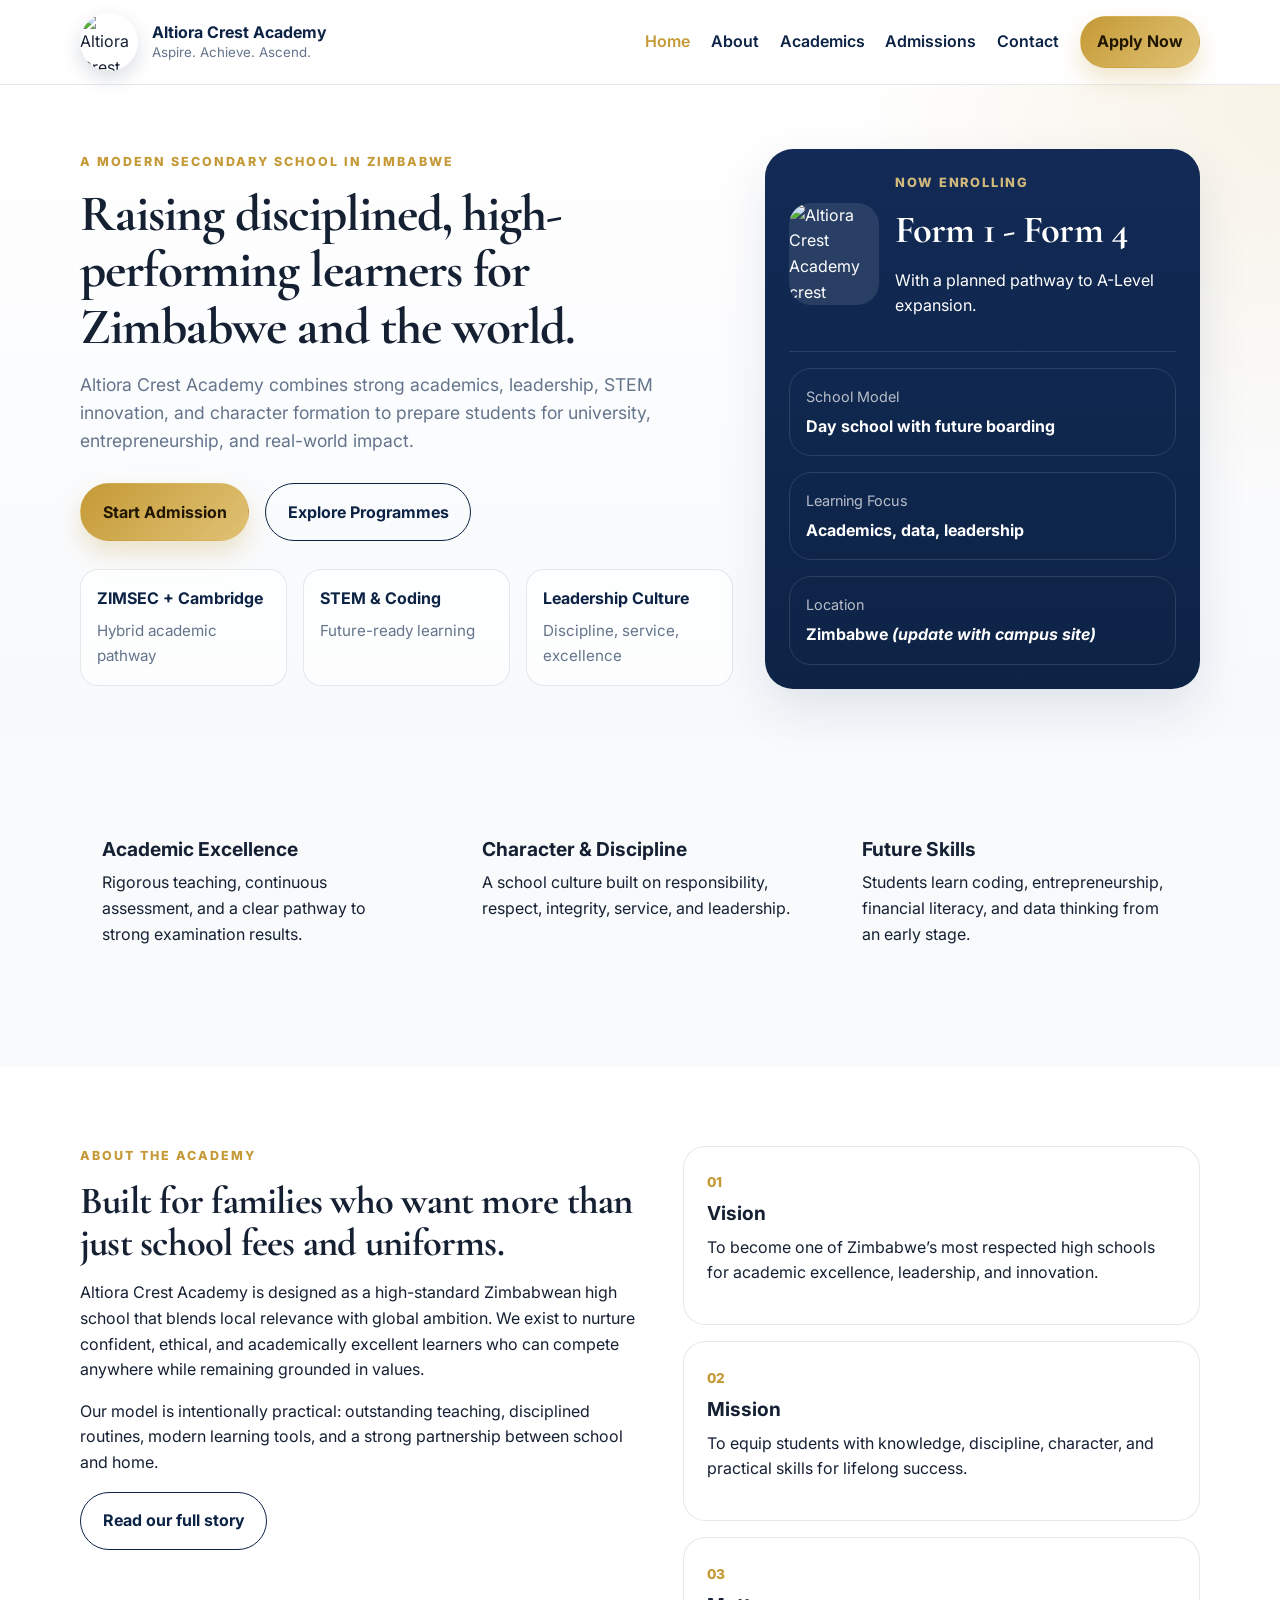
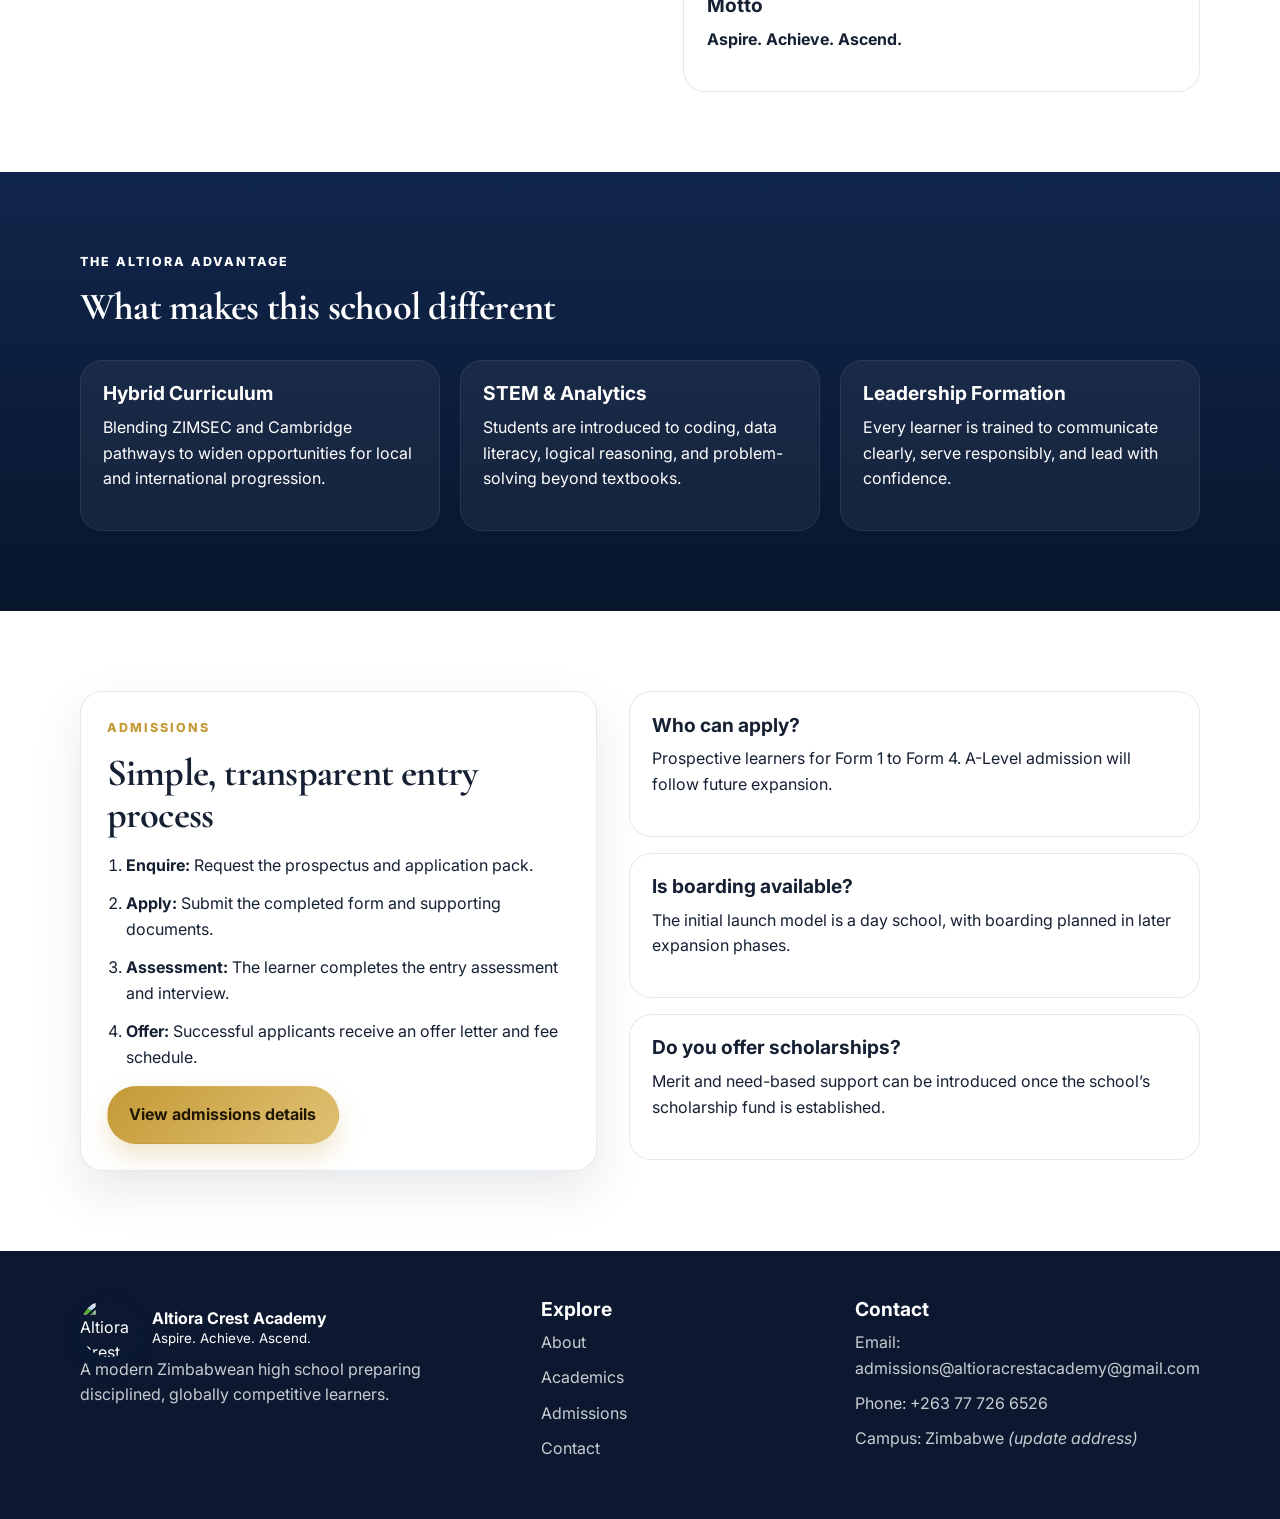
==== index.html @ 7cf476d2 "Add files via upload" ====
<!DOCTYPE html>
<html lang="en">
<head>
  <meta charset="UTF-8" />
  <meta name="viewport" content="width=device-width, initial-scale=1.0" />
  <meta name="description" content="Altiora Crest Academy - A modern Zimbabwean high school shaping disciplined, globally competitive learners." />
  <title>Altiora Crest Academy | Home</title>
  <link rel="preconnect" href="https://fonts.googleapis.com">
  <link rel="preconnect" href="https://fonts.gstatic.com" crossorigin>
  <link href="https://fonts.googleapis.com/css2?family=Cormorant+Garamond:wght@600;700&family=Inter:wght@400;500;600;700;800&display=swap" rel="stylesheet">
  <link rel="stylesheet" href="styles.css" />
  <link rel="icon" type="image/png" href="assets/logo.png" />
</head>
<body>
  <header class="site-header">
    <div class="container nav-wrap">
      <a class="brand" href="index.html" aria-label="Altiora Crest Academy home">
        <img src="assets/logo.png" alt="Altiora Crest Academy logo" class="brand-logo" />
        <span class="brand-text">
          <strong>Altiora Crest Academy</strong>
          <small>Aspire. Achieve. Ascend.</small>
        </span>
      </a>

      <button class="nav-toggle" aria-label="Open menu" aria-expanded="false">☰</button>

      <nav class="site-nav">
        <a href="index.html" class="active">Home</a>
        <a href="about.html">About</a>
        <a href="academics.html">Academics</a>
        <a href="admissions.html">Admissions</a>
        <a href="contact.html">Contact</a>
        <a href="admissions.html#apply" class="btn btn-sm btn-primary">Apply Now</a>
      </nav>
    </div>
  </header>

  <main>
    <section class="hero" id="home">
      <div class="container hero-grid">
        <div class="hero-copy">
          <p class="eyebrow">A modern secondary school in Zimbabwe</p>
          <h1>Raising disciplined, high-performing learners for Zimbabwe and the world.</h1>
          <p class="lead">
            Altiora Crest Academy combines strong academics, leadership, STEM innovation, and character formation
            to prepare students for university, entrepreneurship, and real-world impact.
          </p>
          <div class="hero-actions">
            <a href="admissions.html#apply" class="btn btn-primary">Start Admission</a>
            <a href="academics.html" class="btn btn-secondary">Explore Programmes</a>
          </div>
          <ul class="hero-stats">
            <li><strong>ZIMSEC + Cambridge</strong><span>Hybrid academic pathway</span></li>
            <li><strong>STEM & Coding</strong><span>Future-ready learning</span></li>
            <li><strong>Leadership Culture</strong><span>Discipline, service, excellence</span></li>
          </ul>
        </div>
        <div class="hero-card">
          <div class="crest-card">
            <img src="assets/logo.png" alt="Altiora Crest Academy crest" />
            <div>
              <p class="card-label">Now enrolling</p>
              <h2>Form 1 - Form 4</h2>
              <p>With a planned pathway to A-Level expansion.</p>
            </div>
          </div>
          <div class="quick-info">
            <div>
              <span>School Model</span>
              <strong>Day school with future boarding</strong>
            </div>
            <div>
              <span>Learning Focus</span>
              <strong>Academics, data, leadership</strong>
            </div>
            <div>
              <span>Location</span>
              <strong>Zimbabwe <em>(update with campus site)</em></strong>
            </div>
          </div>
        </div>
      </div>
    </section>

    <section class="section muted-band">
      <div class="container feature-strip">
        <article>
          <h3>Academic Excellence</h3>
          <p>Rigorous teaching, continuous assessment, and a clear pathway to strong examination results.</p>
        </article>
        <article>
          <h3>Character & Discipline</h3>
          <p>A school culture built on responsibility, respect, integrity, service, and leadership.</p>
        </article>
        <article>
          <h3>Future Skills</h3>
          <p>Students learn coding, entrepreneurship, financial literacy, and data thinking from an early stage.</p>
        </article>
      </div>
    </section>

    <section class="section">
      <div class="container split-layout">
        <div>
          <p class="eyebrow">About the academy</p>
          <h2>Built for families who want more than just school fees and uniforms.</h2>
          <p>
            Altiora Crest Academy is designed as a high-standard Zimbabwean high school that blends local relevance with
            global ambition. We exist to nurture confident, ethical, and academically excellent learners who can compete
            anywhere while remaining grounded in values.
          </p>
          <p>
            Our model is intentionally practical: outstanding teaching, disciplined routines, modern learning tools,
            and a strong partnership between school and home.
          </p>
          <a class="btn btn-secondary" href="about.html">Read our full story</a>
        </div>
        <div class="value-boxes">
          <article class="value-box">
            <span>01</span>
            <h3>Vision</h3>
            <p>To become one of Zimbabwe’s most respected high schools for academic excellence, leadership, and innovation.</p>
          </article>
          <article class="value-box">
            <span>02</span>
            <h3>Mission</h3>
            <p>To equip students with knowledge, discipline, character, and practical skills for lifelong success.</p>
          </article>
          <article class="value-box">
            <span>03</span>
            <h3>Motto</h3>
            <p><strong>Aspire. Achieve. Ascend.</strong></p>
          </article>
        </div>
      </div>
    </section>

    <section class="section dark-section">
      <div class="container">
        <p class="eyebrow light">The Altiora advantage</p>
        <h2 class="light-heading">What makes this school different</h2>
        <div class="cards-grid">
          <article class="card">
            <h3>Hybrid Curriculum</h3>
            <p>Blending ZIMSEC and Cambridge pathways to widen opportunities for local and international progression.</p>
          </article>
          <article class="card">
            <h3>STEM & Analytics</h3>
            <p>Students are introduced to coding, data literacy, logical reasoning, and problem-solving beyond textbooks.</p>
          </article>
          <article class="card">
            <h3>Leadership Formation</h3>
            <p>Every learner is trained to communicate clearly, serve responsibly, and lead with confidence.</p>
          </article>
        </div>
      </div>
    </section>

    <section class="section">
      <div class="container split-layout reverse">
        <div class="admissions-box">
          <p class="eyebrow">Admissions</p>
          <h2>Simple, transparent entry process</h2>
          <ol class="steps-list">
            <li><strong>Enquire:</strong> Request the prospectus and application pack.</li>
            <li><strong>Apply:</strong> Submit the completed form and supporting documents.</li>
            <li><strong>Assessment:</strong> The learner completes the entry assessment and interview.</li>
            <li><strong>Offer:</strong> Successful applicants receive an offer letter and fee schedule.</li>
          </ol>
          <a class="btn btn-primary" href="admissions.html">View admissions details</a>
        </div>
        <div class="faq-group">
          <article class="faq-item">
            <h3>Who can apply?</h3>
            <p>Prospective learners for Form 1 to Form 4. A-Level admission will follow future expansion.</p>
          </article>
          <article class="faq-item">
            <h3>Is boarding available?</h3>
            <p>The initial launch model is a day school, with boarding planned in later expansion phases.</p>
          </article>
          <article class="faq-item">
            <h3>Do you offer scholarships?</h3>
            <p>Merit and need-based support can be introduced once the school’s scholarship fund is established.</p>
          </article>
        </div>
      </div>
    </section>
  </main>

  <footer class="site-footer">
    <div class="container footer-grid">
      <div>
        <a class="brand footer-brand" href="index.html">
          <img src="assets/logo.png" alt="Altiora Crest Academy logo" class="brand-logo" />
          <span class="brand-text">
            <strong>Altiora Crest Academy</strong>
            <small>Aspire. Achieve. Ascend.</small>
          </span>
        </a>
        <p class="footer-copy">A modern Zimbabwean high school preparing disciplined, globally competitive learners.</p>
      </div>
      <div>
        <h3>Explore</h3>
        <ul class="footer-links">
          <li><a href="about.html">About</a></li>
          <li><a href="academics.html">Academics</a></li>
          <li><a href="admissions.html">Admissions</a></li>
          <li><a href="contact.html">Contact</a></li>
        </ul>
      </div>
      <div>
        <h3>Contact</h3>
        <ul class="footer-links">
          <li>Email: admissions@altioracrestacademy@gmail.com</li>
          <li>Phone: +263 77 726 6526</li>
          <li>Campus: Zimbabwe <em>(update address)</em></li>
        </ul>
      </div>
    </div>
  </footer>
  <script src="script.js"></script>
</body>
</html>
---- styles.css ----
:root {
  --navy: #0d2346;
  --navy-2: #132f5f;
  --gold: #c59a36;
  --gold-soft: #f2ead6;
  --text: #152033;
  --muted: #64748b;
  --bg: #f8fafc;
  --white: #ffffff;
  --border: rgba(13, 35, 70, 0.1);
  --shadow: 0 20px 50px rgba(13, 35, 70, 0.1);
}

* { box-sizing: border-box; }
html { scroll-behavior: smooth; }
body {
  margin: 0;
  font-family: 'Inter', sans-serif;
  color: var(--text);
  background: var(--white);
  line-height: 1.6;
}
img { max-width: 100%; display: block; }
a { color: inherit; text-decoration: none; }
.container { width: min(1120px, calc(100% - 2rem)); margin: 0 auto; }
.narrow { max-width: 760px; }
.section { padding: 5rem 0; }
.muted-band { background: var(--bg); }
.eyebrow {
  text-transform: uppercase;
  letter-spacing: 0.16em;
  font-size: 0.78rem;
  font-weight: 800;
  color: var(--gold);
  margin: 0 0 0.9rem;
}
.light { color: #d2b97c; }
.light-heading,
.dark-section h2,
.dark-section h3,
.dark-section p { color: var(--white); }

h1, h2, h3 { margin-top: 0; line-height: 1.1; }
h1, h2 { font-family: 'Cormorant Garamond', serif; letter-spacing: -0.02em; }
h1 { font-size: clamp(2.6rem, 4vw, 5rem); margin-bottom: 1rem; }
h2 { font-size: clamp(2rem, 3vw, 3.4rem); margin-bottom: 1rem; }
h3 { font-size: 1.2rem; margin-bottom: 0.65rem; }
p { margin: 0 0 1rem; }
.lead { font-size: 1.1rem; color: var(--muted); max-width: 60ch; }

.site-header {
  position: sticky; top: 0; z-index: 20; backdrop-filter: blur(16px);
  background: rgba(255, 255, 255, 0.9); border-bottom: 1px solid var(--border);
}
.nav-wrap {
  display: flex; align-items: center; justify-content: space-between;
  min-height: 84px; gap: 1rem;
}
.brand { display: inline-flex; align-items: center; gap: 0.9rem; }
.brand-logo {
  width: 58px; height: 58px; object-fit: cover; border-radius: 50%;
  box-shadow: 0 8px 20px rgba(13,35,70,.15);
}
.brand-text { display: flex; flex-direction: column; line-height: 1.1; }
.brand-text strong { font-size: 1rem; color: var(--navy); }
.brand-text small { color: var(--muted); margin-top: 0.2rem; }
.site-nav { display: flex; align-items: center; gap: 1.3rem; }
.site-nav a:not(.btn) { color: var(--navy); font-weight: 600; }
.site-nav a.active:not(.btn) { color: var(--gold); }
.nav-toggle {
  display: none; border: 1px solid var(--border); background: white;
  border-radius: 12px; padding: 0.65rem 0.8rem; font-size: 1.1rem;
}

.btn {
  display: inline-flex; align-items: center; justify-content: center; border-radius: 999px;
  padding: 0.95rem 1.35rem; font-weight: 700; transition: 0.25s ease; border: 1px solid transparent;
}
.btn:hover { transform: translateY(-1px); }
.btn-sm { padding: 0.75rem 1rem; }
.btn-primary {
  background: linear-gradient(135deg, var(--gold), #e0c275); color: #201602;
  box-shadow: 0 12px 25px rgba(197, 154, 54, 0.25);
}
.btn-secondary { border-color: var(--navy); color: var(--navy); background: transparent; }
.full-width { width: 100%; }

.hero, .page-hero {
  background: radial-gradient(circle at top right, rgba(197,154,54,.12), transparent 30%), linear-gradient(180deg, #ffffff 0%, #f7f9fc 100%);
}
.hero { padding: 4rem 0 3rem; }
.page-hero { padding: 4.5rem 0 3rem; }
.hero-grid { display: grid; grid-template-columns: 1.2fr 0.8fr; gap: 2rem; align-items: center; }
.hero-actions { display: flex; flex-wrap: wrap; gap: 1rem; margin: 1.75rem 0; }
.hero-stats {
  list-style: none; padding: 0; margin: 1.6rem 0 0; display: grid;
  grid-template-columns: repeat(3, 1fr); gap: 1rem;
}
.hero-stats li {
  padding: 1rem; border: 1px solid var(--border); border-radius: 18px; background: rgba(255,255,255,.7);
}
.hero-stats strong { display: block; color: var(--navy); margin-bottom: 0.35rem; }
.hero-stats span { color: var(--muted); font-size: 0.95rem; }
.hero-card {
  background: linear-gradient(180deg, #122a55, #0d2346); color: white;
  padding: 1.5rem; border-radius: 28px; box-shadow: var(--shadow);
}
.crest-card {
  display: flex; align-items: center; gap: 1rem; padding-bottom: 1rem;
  border-bottom: 1px solid rgba(255,255,255,.12);
}
.crest-card img { width: 110px; border-radius: 22px; background: rgba(255,255,255,.1); }
.card-label {
  color: #d2b97c; text-transform: uppercase; font-size: 0.8rem; letter-spacing: 0.14em; font-weight: 800;
}
.quick-info { display: grid; grid-template-columns: 1fr; gap: 1rem; padding-top: 1rem; }
.quick-info div, .accent-panel, .admissions-box, .faq-item, .program-card, .value-box, .card, .contact-form {
  border: 1px solid var(--border); border-radius: 22px; background: white;
}
.quick-info div { padding: 1rem; border-color: rgba(255,255,255,.12); background: transparent; }
.quick-info span { display: block; color: rgba(255,255,255,.7); margin-bottom: 0.35rem; font-size: 0.9rem; }

.feature-strip, .cards-grid, .academics-grid, .footer-grid { display: grid; gap: 1.25rem; }
.feature-strip { grid-template-columns: repeat(3, 1fr); }
.feature-strip article, .program-card, .value-box, .faq-item, .card { padding: 1.4rem; }
.split-layout { display: grid; grid-template-columns: 1.05fr 0.95fr; gap: 2rem; align-items: start; }
.split-layout.reverse { grid-template-columns: 0.95fr 1.05fr; }
.value-boxes, .faq-group, .contact-card-stack { display: grid; gap: 1rem; }
.value-box span { display: inline-block; font-size: 0.85rem; font-weight: 800; color: var(--gold); margin-bottom: 0.6rem; }

.dark-section { background: linear-gradient(180deg, #11264c 0%, #08162c 100%); }
.cards-grid { grid-template-columns: repeat(3, 1fr); margin-top: 2rem; }
.four-up { grid-template-columns: repeat(4, 1fr); }
.card { background: rgba(255,255,255,0.05); border-color: rgba(255,255,255,0.08); }
.light-card { background: white; border-color: var(--border); }
.light-cards .card h3, .light-cards .card p { color: var(--text); }

.academics-grid { grid-template-columns: repeat(3, 1fr); }
.pillars-grid { display: grid; grid-template-columns: 1fr 0.85fr; gap: 1.5rem; margin-top: 2rem; }
.check-list { padding-left: 1.1rem; }
.check-list li { margin-bottom: 0.75rem; }
.accent-panel { padding: 1.4rem; background: linear-gradient(180deg, #fffdf7, #fff8e8); }
.panel-tag { font-size: 0.82rem; text-transform: uppercase; letter-spacing: 0.14em; color: var(--gold); font-weight: 800; }
.text-link { color: var(--navy); font-weight: 700; }

.steps-list { padding-left: 1.2rem; }
.steps-list li { margin-bottom: 0.8rem; }
.admissions-box { padding: 1.6rem; box-shadow: var(--shadow); }

.contact-form {
  padding: 1.4rem; display: grid; gap: 1rem; box-shadow: var(--shadow);
}
.contact-form label { display: grid; gap: 0.5rem; font-weight: 600; }
.contact-form input, .contact-form textarea, .contact-form select {
  width: 100%; padding: 0.9rem 1rem; border-radius: 14px; border: 1px solid var(--border);
  font: inherit; color: var(--text); background: white;
}
.contact-form input:focus, .contact-form textarea:focus, .contact-form select:focus {
  outline: 2px solid rgba(197,154,54,.25); border-color: var(--gold);
}

.site-footer { background: #0b1830; color: white; padding: 3rem 0; }
.footer-grid { grid-template-columns: 1.2fr 0.8fr 0.8fr; align-items: start; }
.footer-copy { color: rgba(255,255,255,.78); max-width: 40ch; }
.footer-links { list-style: none; padding: 0; margin: 0; }
.footer-links li { margin-bottom: 0.6rem; color: rgba(255,255,255,.78); }
.footer-brand .brand-text strong, .footer-brand .brand-text small { color: white; }

@media (max-width: 960px) {
  .hero-grid, .split-layout, .split-layout.reverse, .pillars-grid, .feature-strip, .academics-grid, .cards-grid, .four-up, .footer-grid, .hero-stats {
    grid-template-columns: 1fr;
  }

  .site-nav {
    position: absolute; top: 84px; right: 1rem; left: 1rem; display: none; flex-direction: column;
    align-items: stretch; background: white; border: 1px solid var(--border); border-radius: 18px; padding: 1rem;
    box-shadow: var(--shadow);
  }
  .site-nav.open { display: flex; }
  .nav-toggle { display: inline-flex; }
  .brand-text small { display: none; }
}
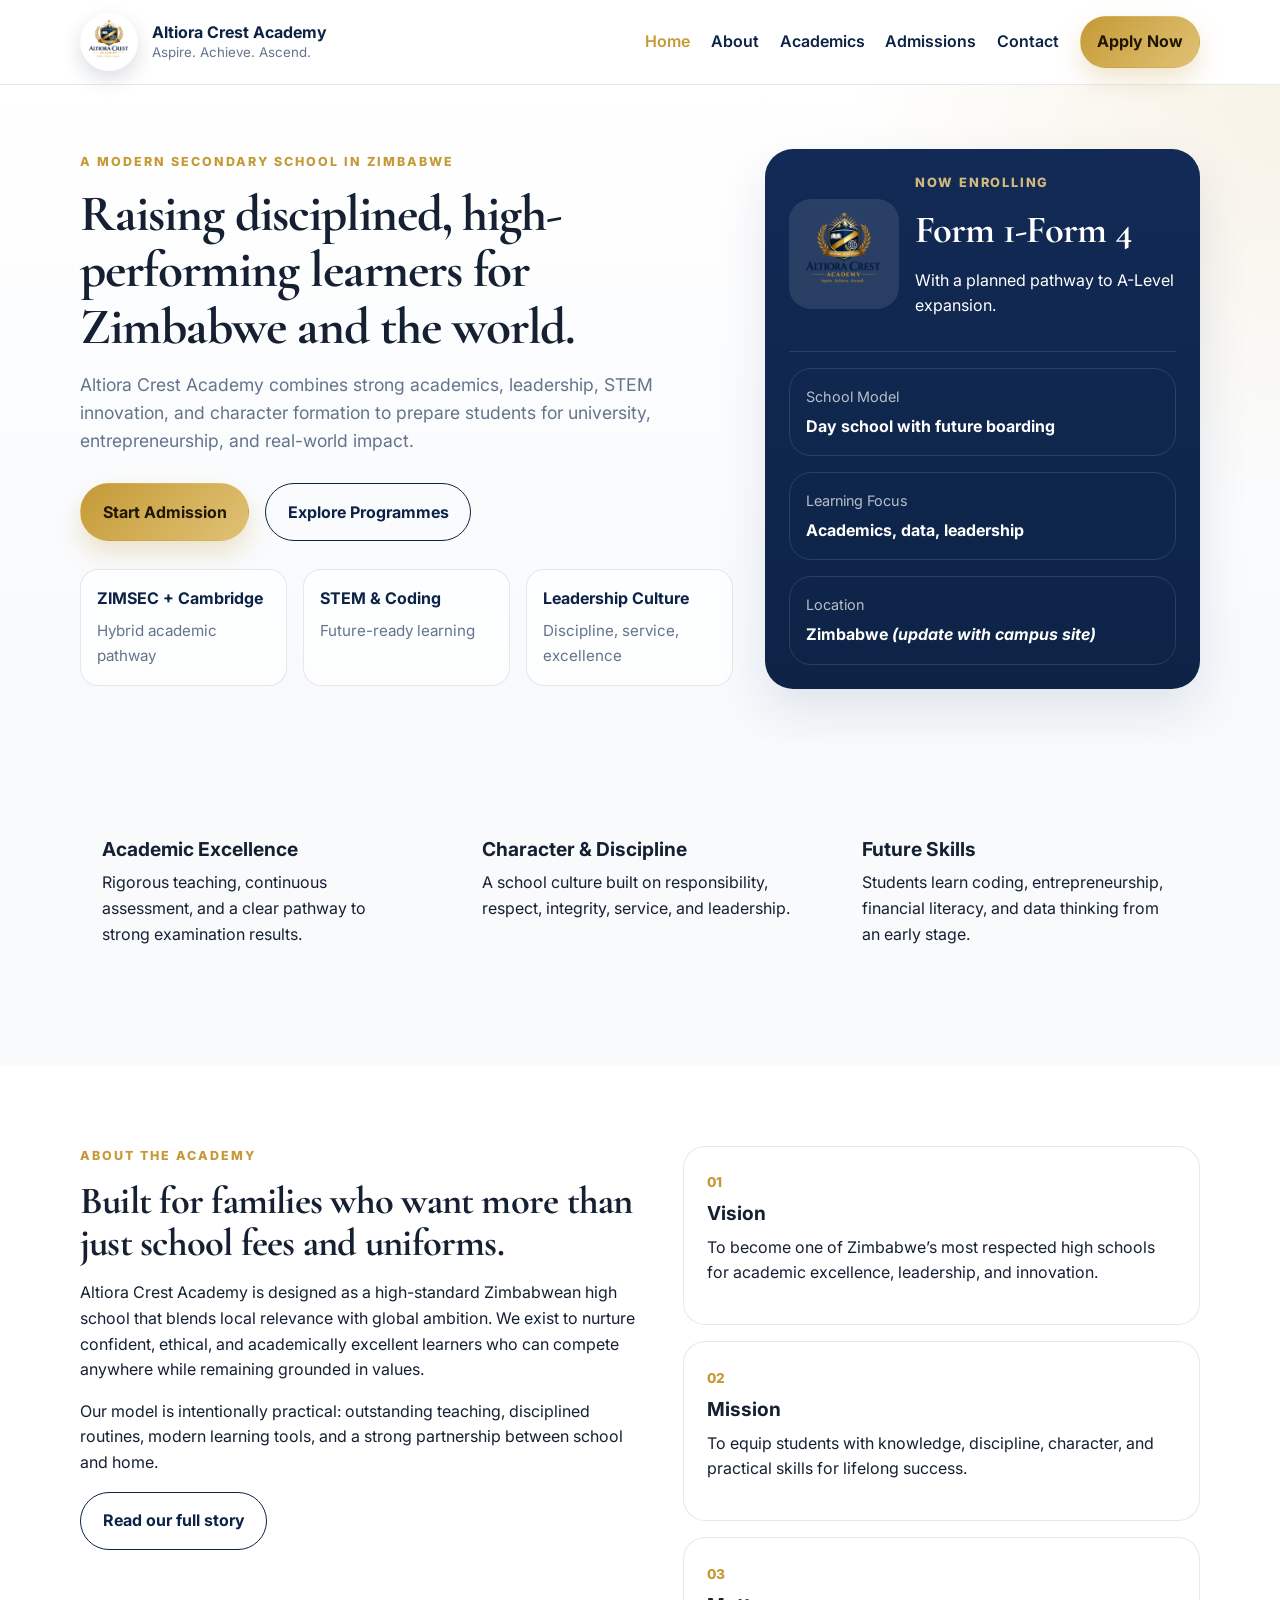
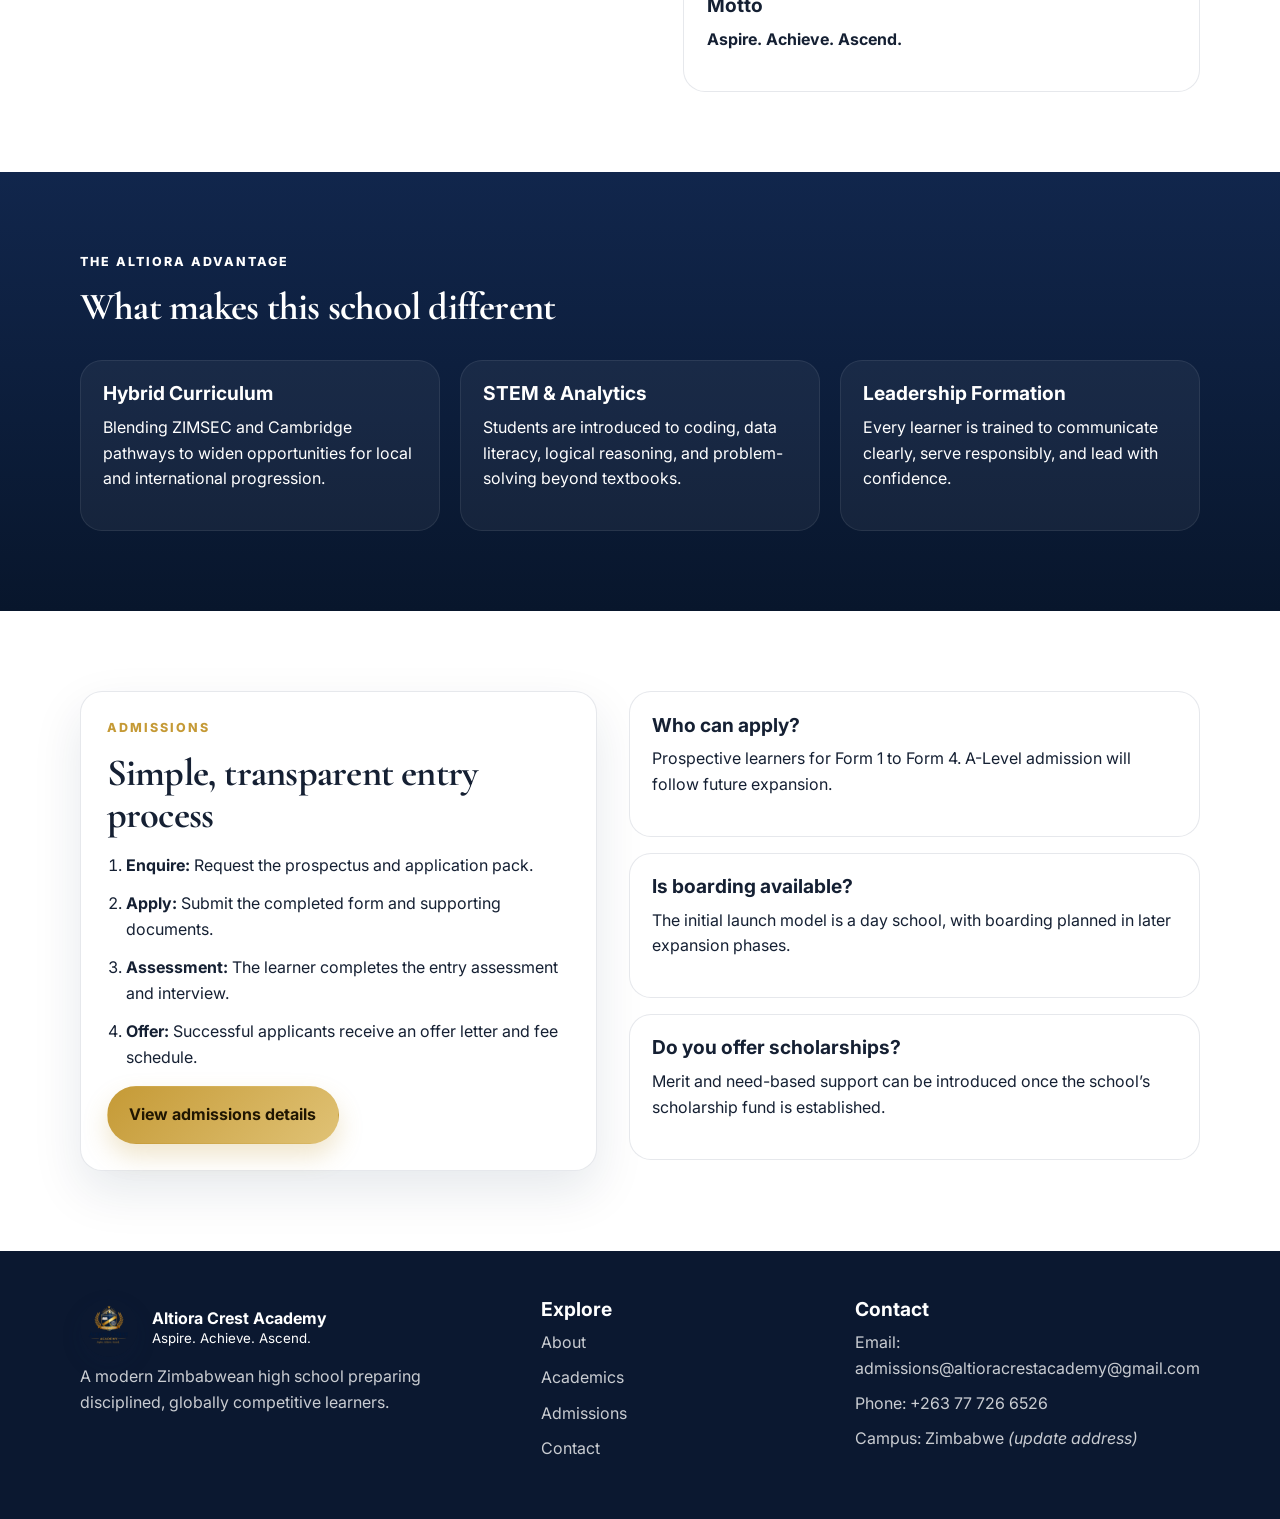
==== commit e1d51e98: "Fix heading formatting in crest card section" ====
--- a/index.html
+++ b/index.html
@@ -60,7 +60,7 @@
             <img src="assets/logo.png" alt="Altiora Crest Academy crest" />
             <div>
               <p class="card-label">Now enrolling</p>
-              <h2>Form 1 - Form 4</h2>
+              <h2>Form 1-Form 4</h2>
               <p>With a planned pathway to A-Level expansion.</p>
             </div>
           </div>
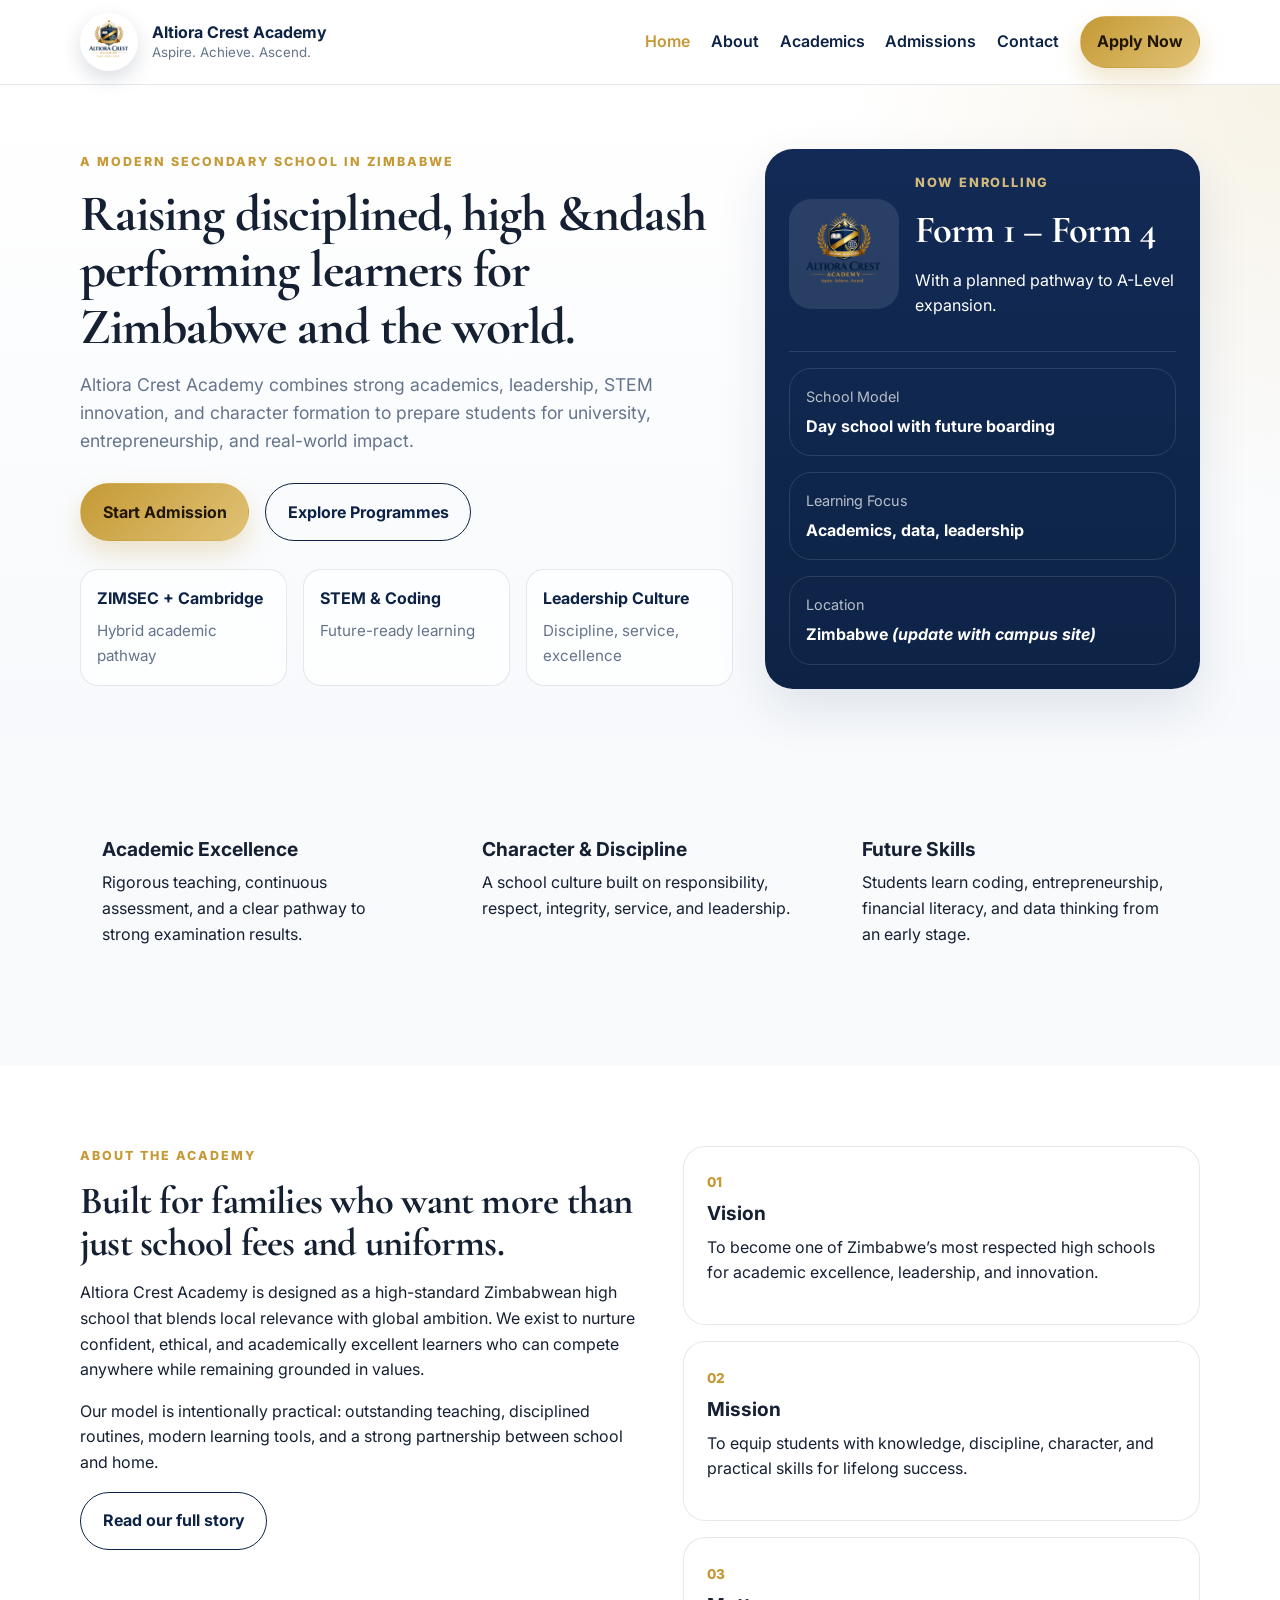
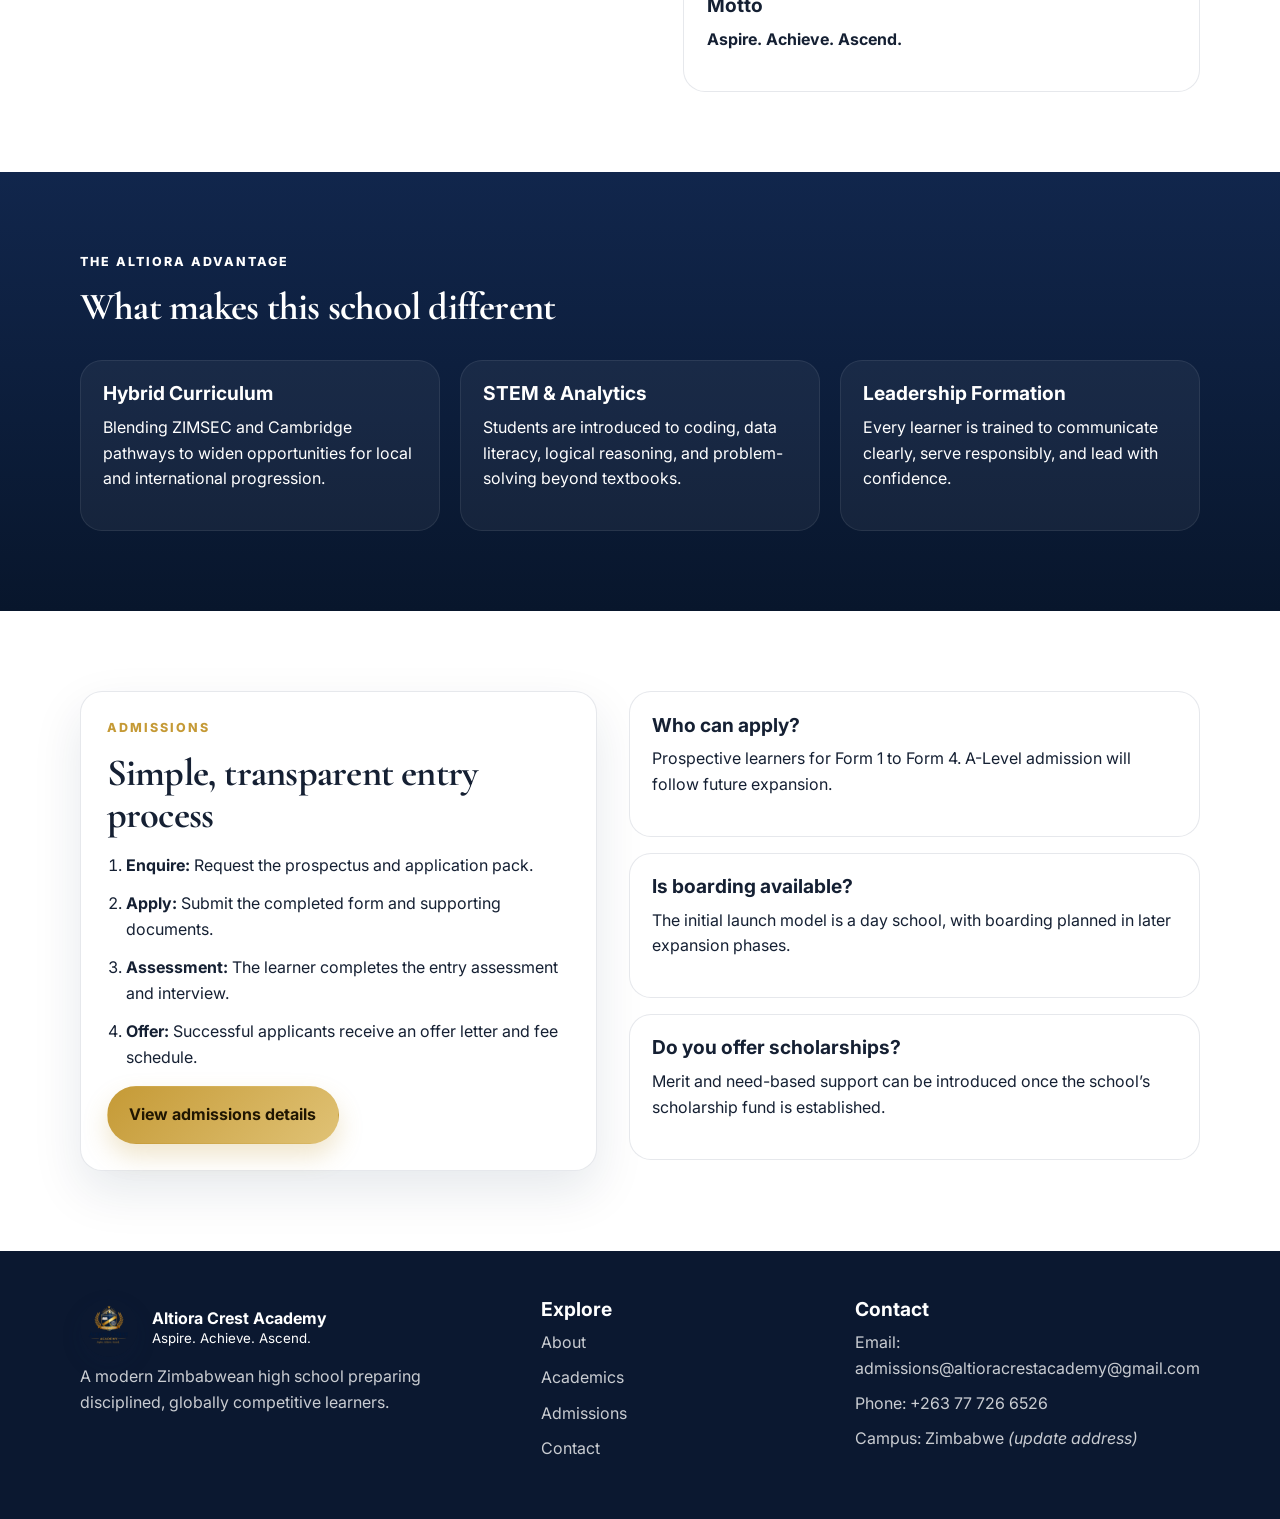
==== commit e4e77296: "Fix hyphen formatting in index.html" ====
--- a/index.html
+++ b/index.html
@@ -40,7 +40,7 @@
       <div class="container hero-grid">
         <div class="hero-copy">
           <p class="eyebrow">A modern secondary school in Zimbabwe</p>
-          <h1>Raising disciplined, high-performing learners for Zimbabwe and the world.</h1>
+          <h1>Raising disciplined, high &ndash performing learners for Zimbabwe and the world.</h1>
           <p class="lead">
             Altiora Crest Academy combines strong academics, leadership, STEM innovation, and character formation
             to prepare students for university, entrepreneurship, and real-world impact.
@@ -60,7 +60,7 @@
             <img src="assets/logo.png" alt="Altiora Crest Academy crest" />
             <div>
               <p class="card-label">Now enrolling</p>
-              <h2>Form 1-Form 4</h2>
+              <h2>Form 1 &ndash; Form 4</h2>
               <p>With a planned pathway to A-Level expansion.</p>
             </div>
           </div>
--- a/styles.css
+++ b/styles.css
@@ -33,6 +33,9 @@
   font-weight: 800;
   color: var(--gold);
   margin: 0 0 0.9rem;
+}
+.nowrap {
+  white-space: nowrap;
 }
 .light { color: #d2b97c; }
 .light-heading,
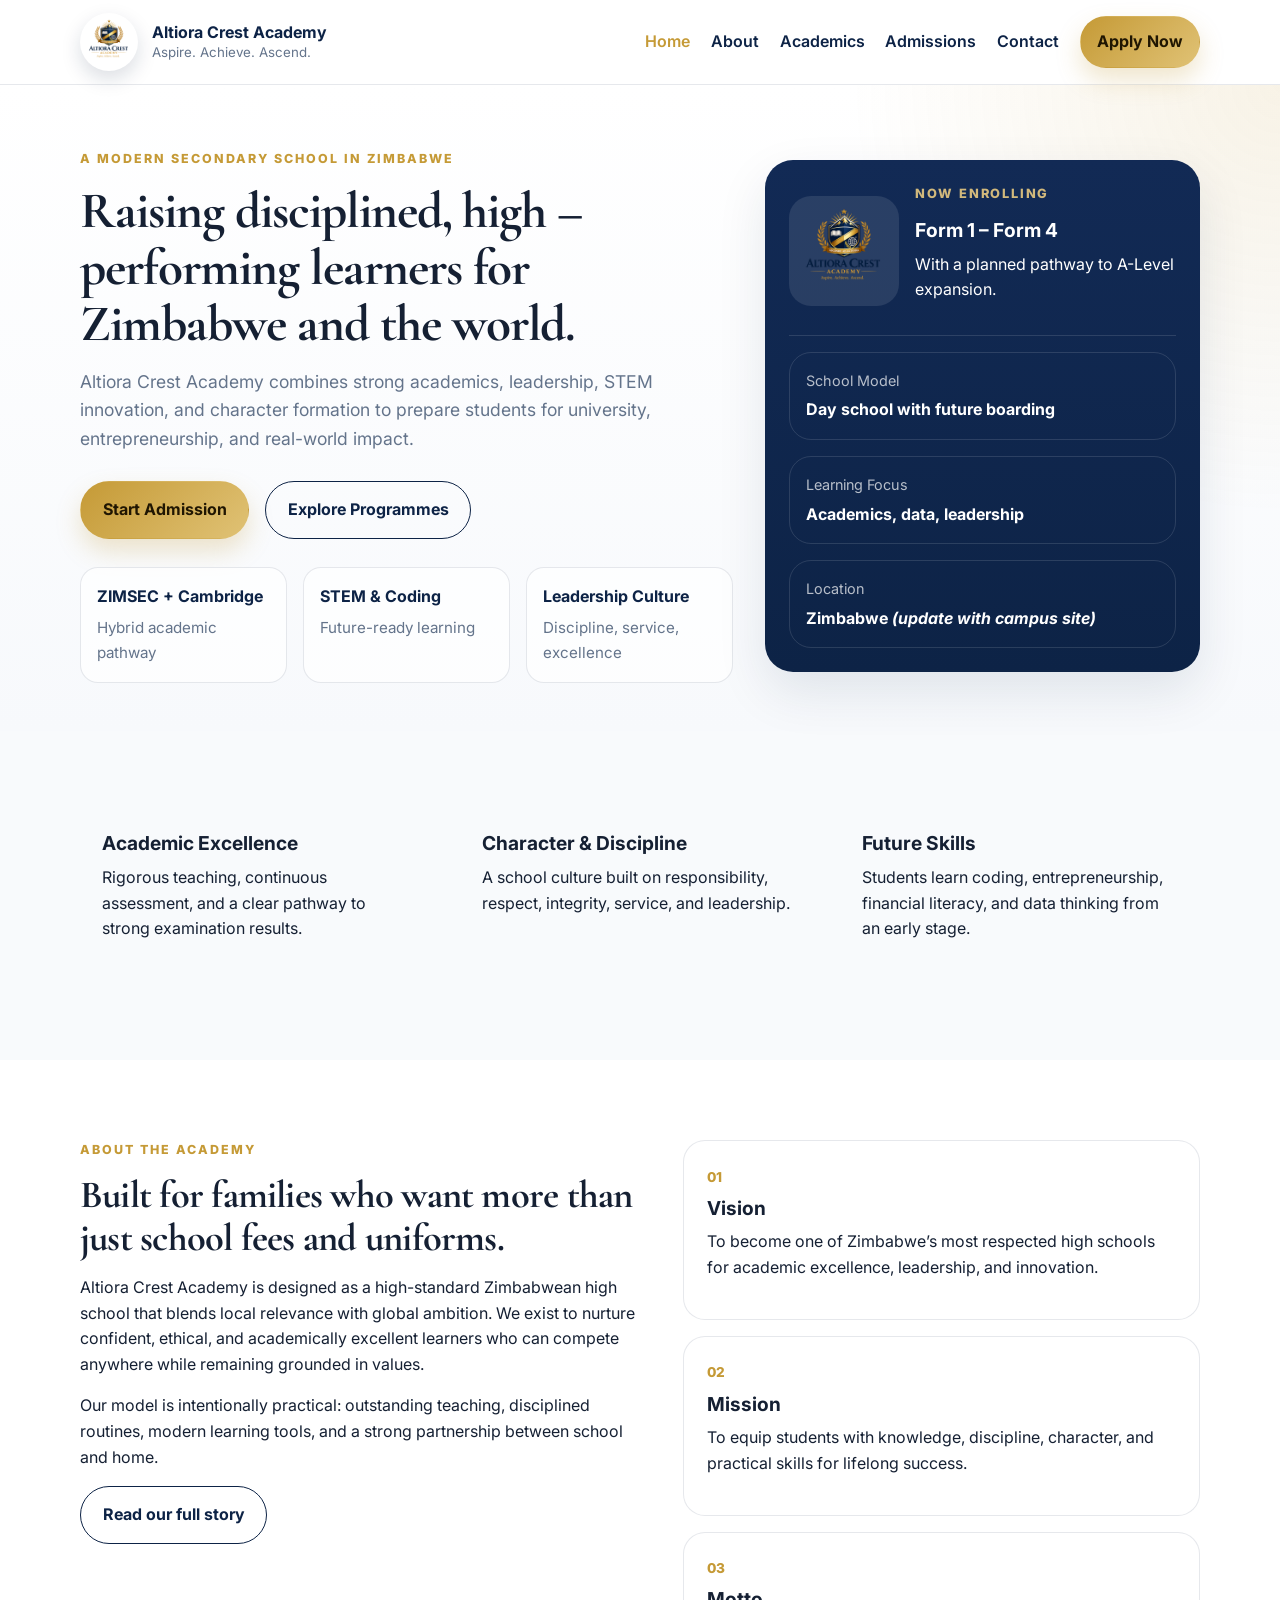
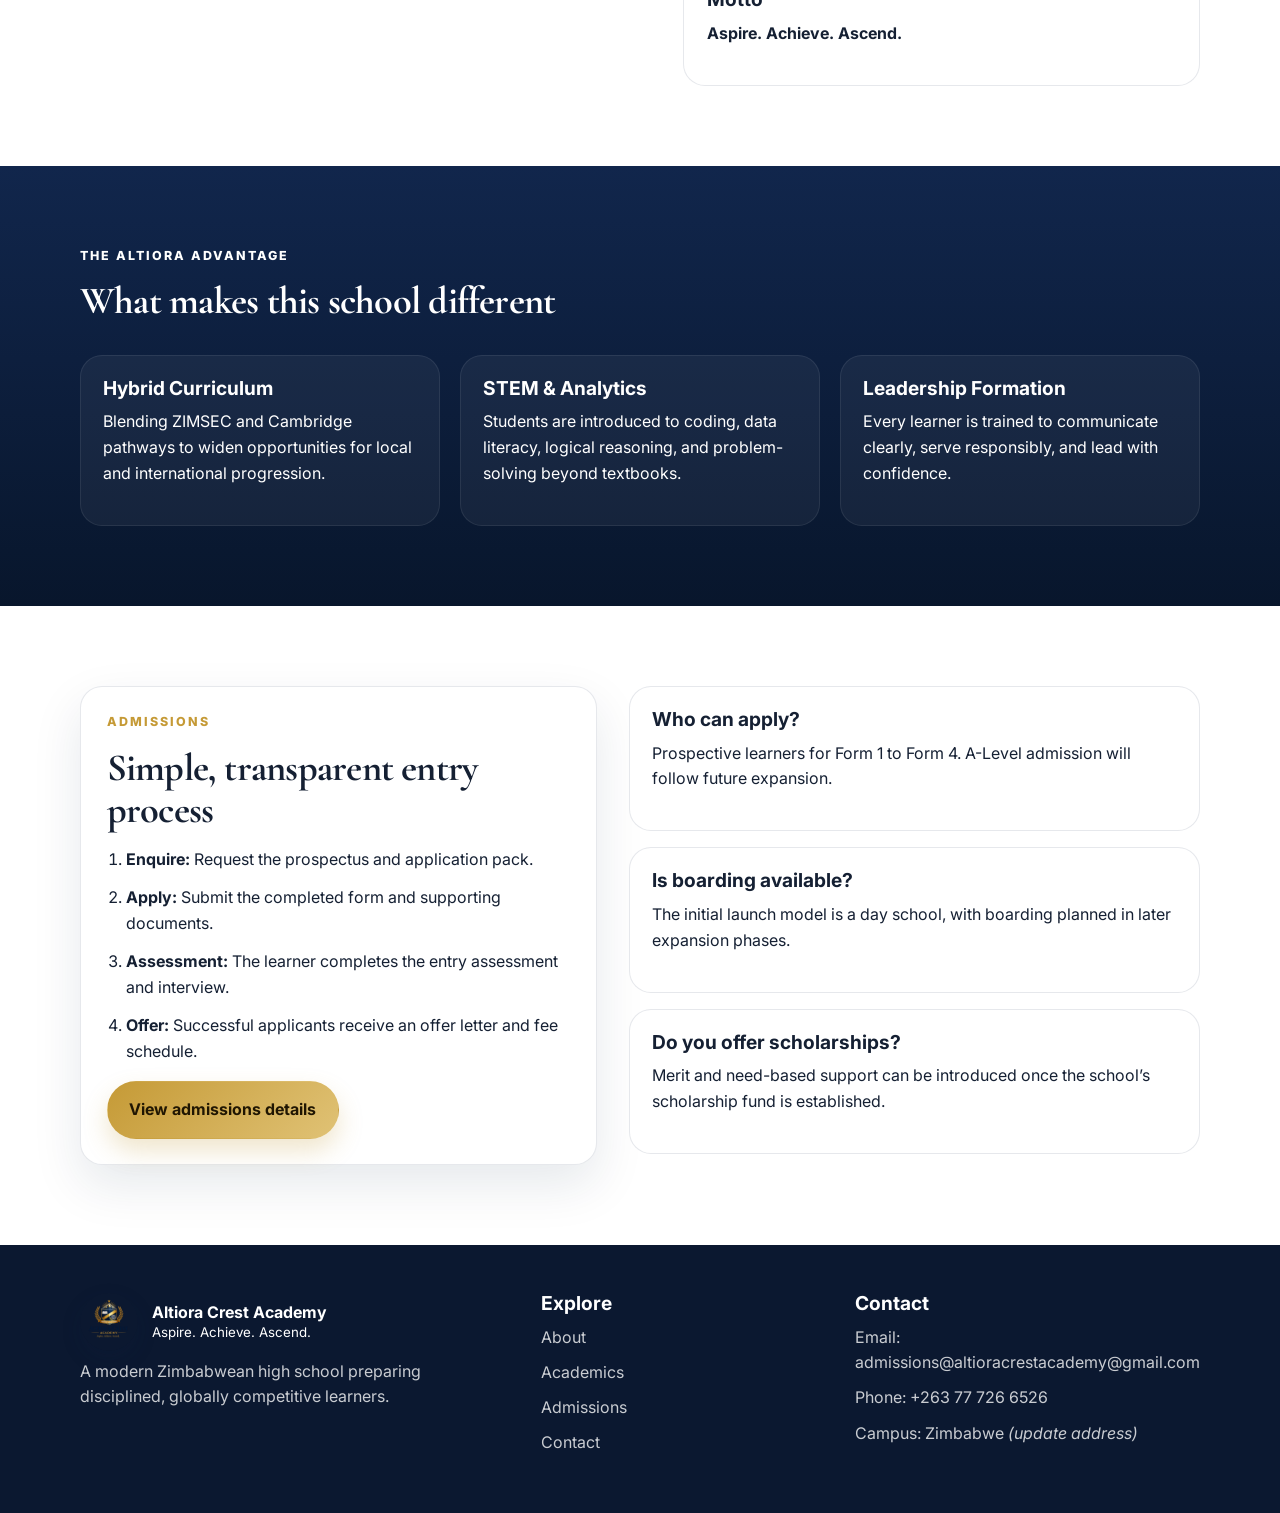
==== commit 8765cf93: "Fix HTML heading tags and punctuation" ====
--- a/index.html
+++ b/index.html
@@ -40,7 +40,7 @@
       <div class="container hero-grid">
         <div class="hero-copy">
           <p class="eyebrow">A modern secondary school in Zimbabwe</p>
-          <h1>Raising disciplined, high &ndash performing learners for Zimbabwe and the world.</h1>
+          <h1>Raising disciplined, high &ndash; performing learners for Zimbabwe and the world.</h1>
           <p class="lead">
             Altiora Crest Academy combines strong academics, leadership, STEM innovation, and character formation
             to prepare students for university, entrepreneurship, and real-world impact.
@@ -60,7 +60,7 @@
             <img src="assets/logo.png" alt="Altiora Crest Academy crest" />
             <div>
               <p class="card-label">Now enrolling</p>
-              <h2>Form 1 &ndash; Form 4</h2>
+              <h3>Form 1 &ndash; Form 4</h3>
               <p>With a planned pathway to A-Level expansion.</p>
             </div>
           </div>
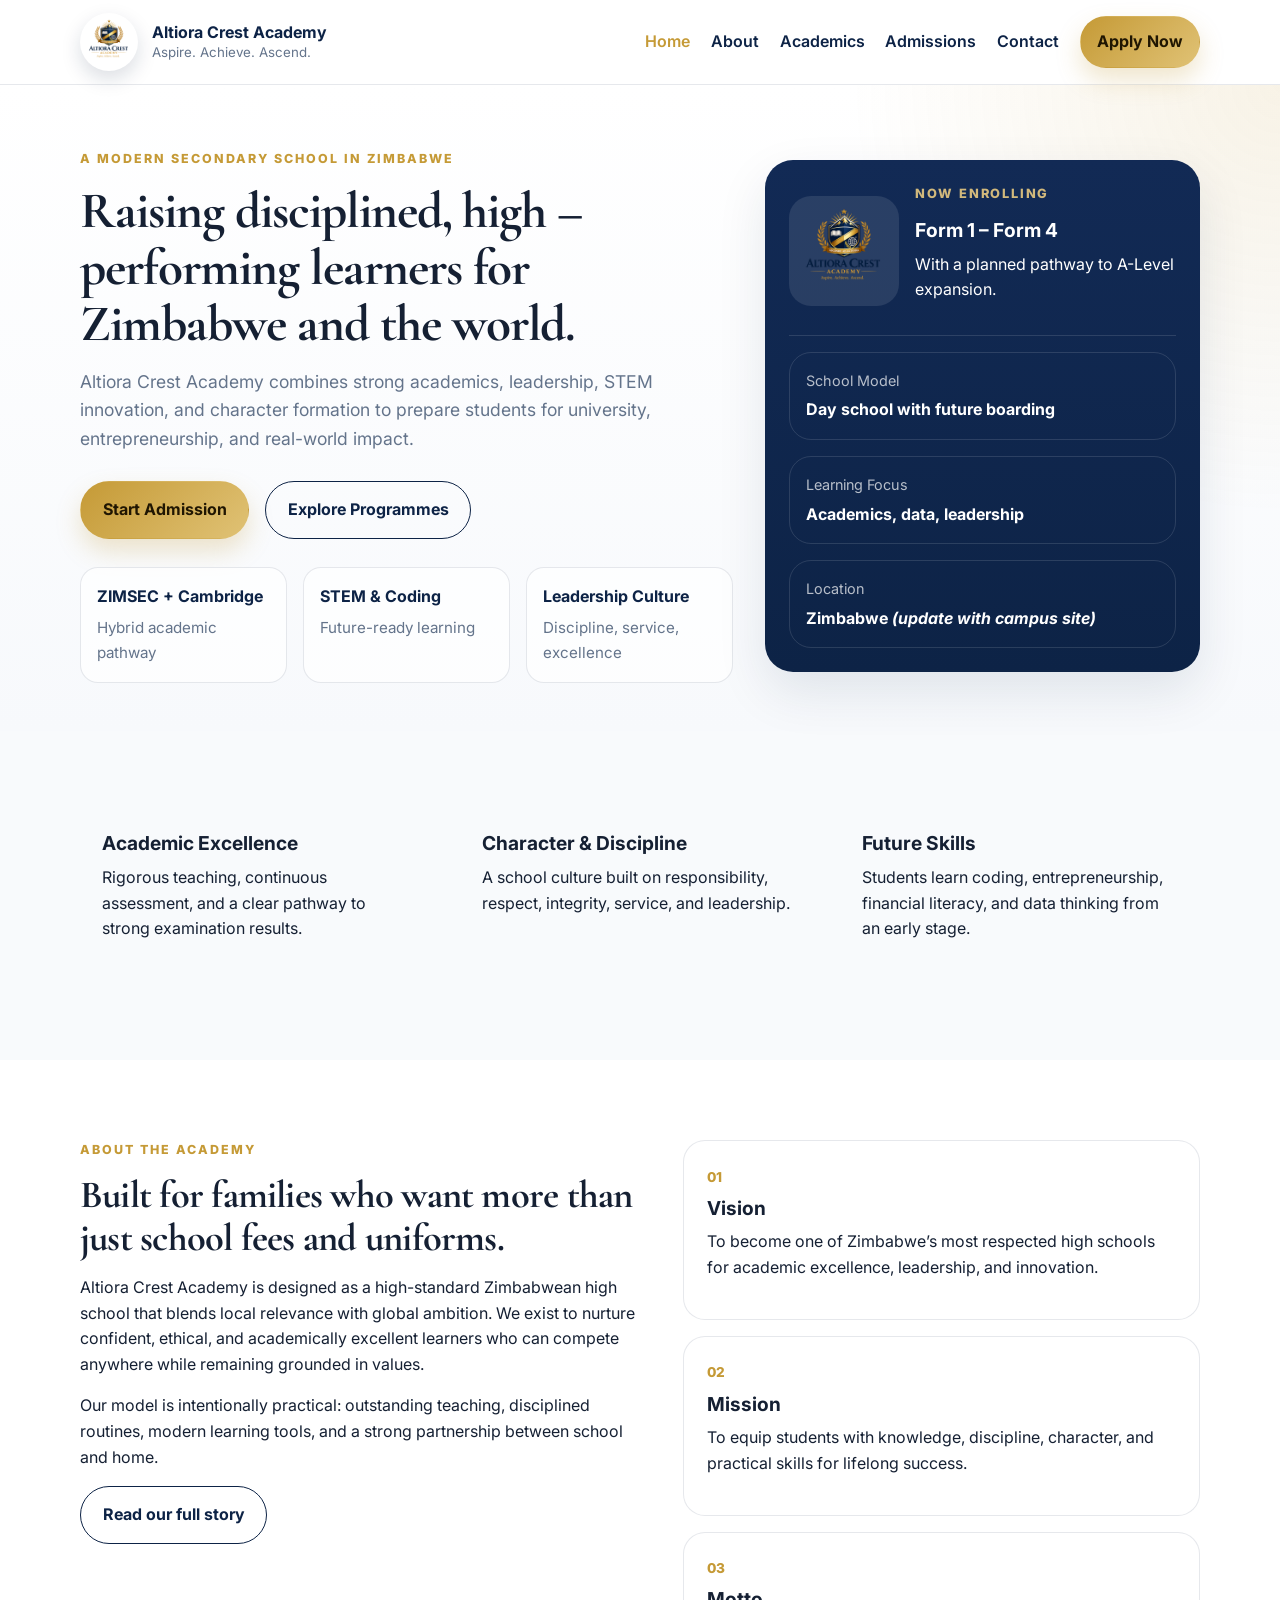
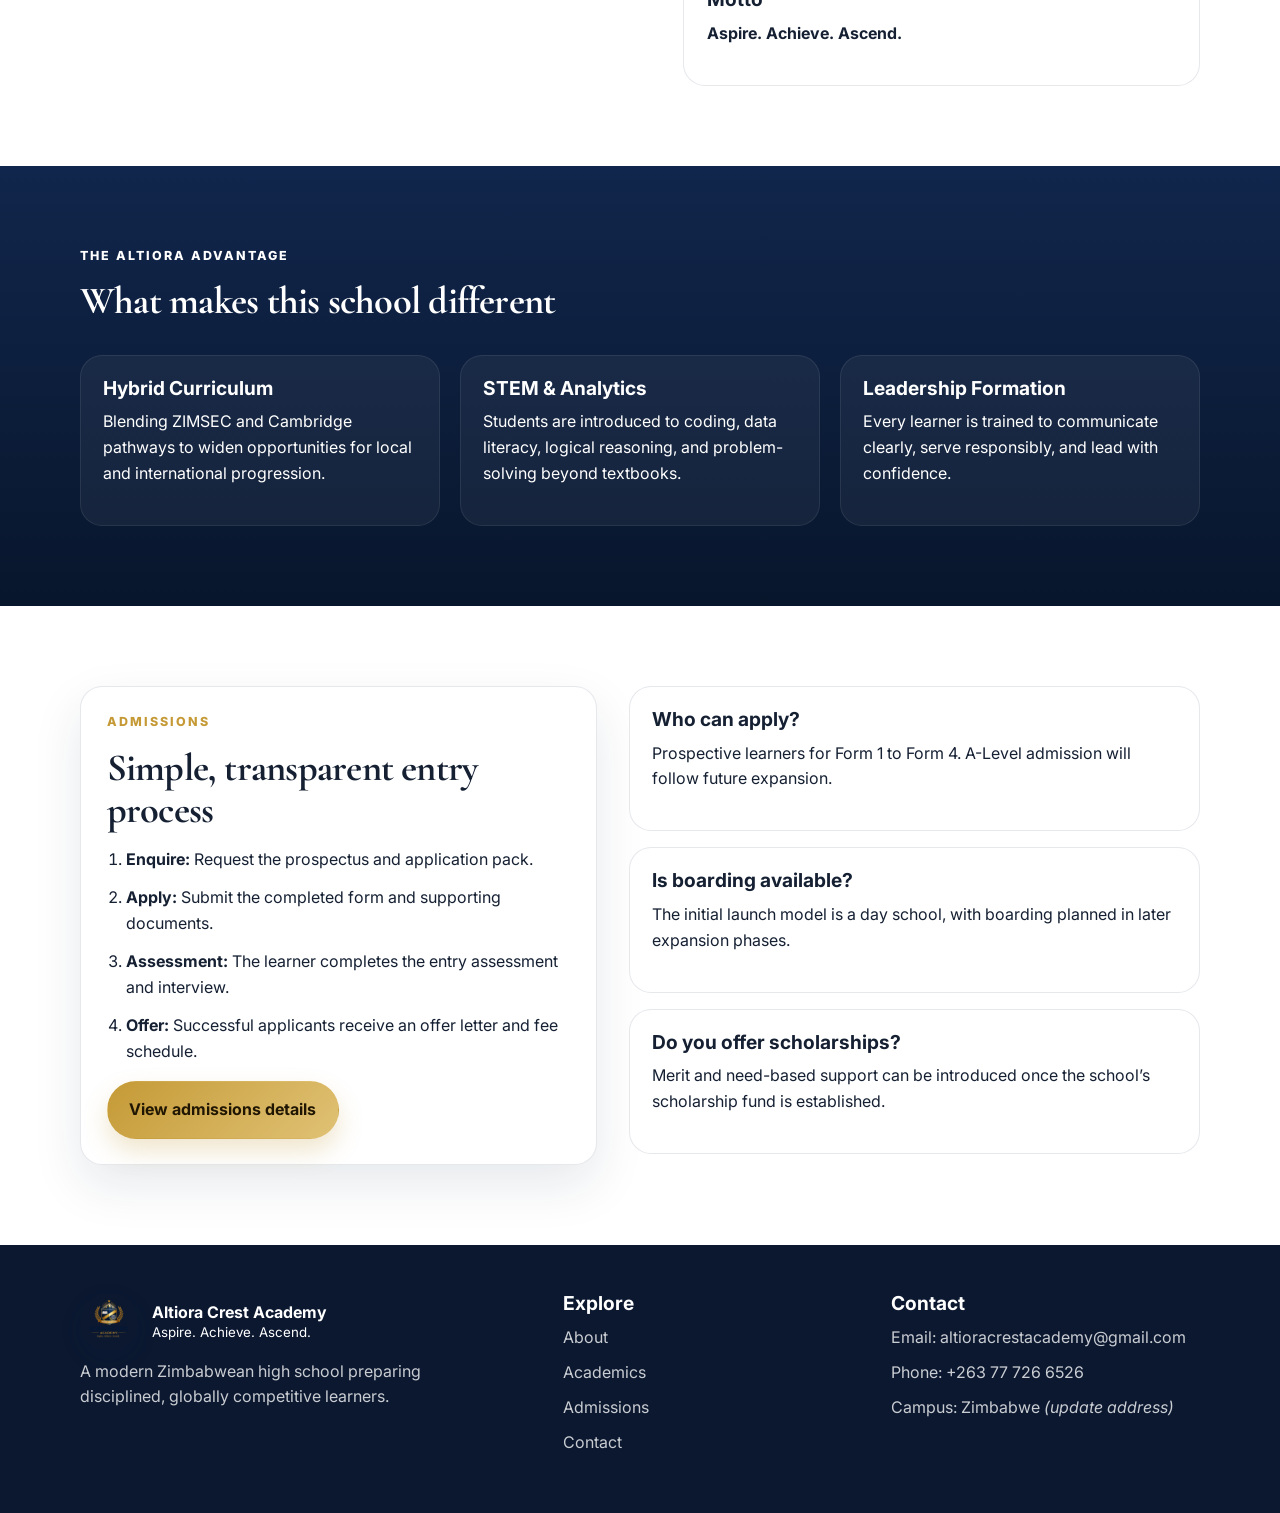
==== commit 88f67ebb: "Update index.html" ====
--- a/index.html
+++ b/index.html
@@ -211,7 +211,7 @@
       <div>
         <h3>Contact</h3>
         <ul class="footer-links">
-          <li>Email: admissions@altioracrestacademy@gmail.com</li>
+          <li>Email: altioracrestacademy@gmail.com</li>
           <li>Phone: +263 77 726 6526</li>
           <li>Campus: Zimbabwe <em>(update address)</em></li>
         </ul>
